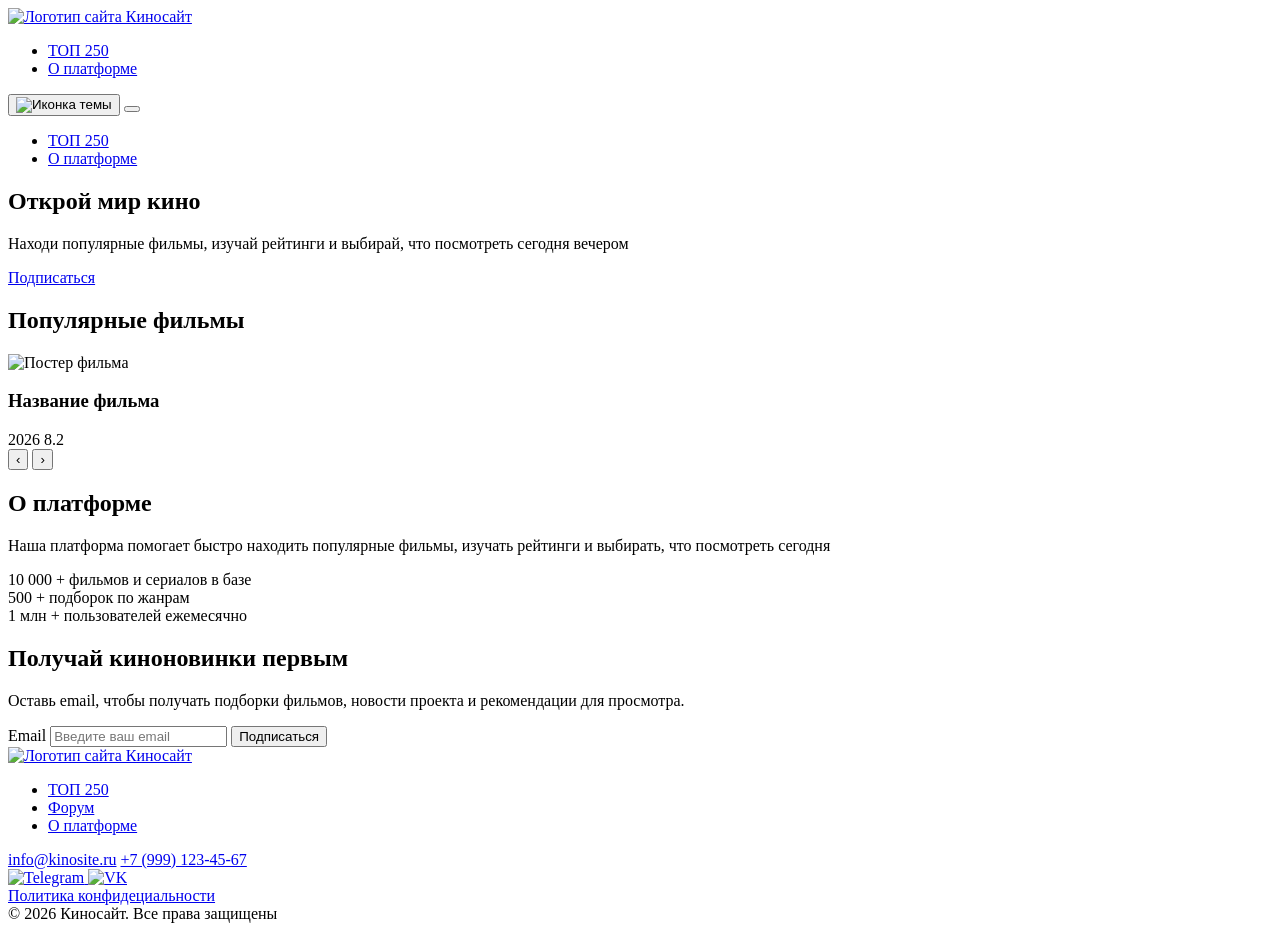
==== index.html @ 6a0918fe "Add files via upload" ====
<!DOCTYPE html>
<html lang="ru">

<head>
    <meta charset="UTF-8">
    <meta name="viewport" content="width=device-width, initial-scale=1.0">
    <title>Киносайт</title>
    <meta name="description"
        content="Киносайт — платформа для поиска популярных фильмов, рейтингов и рекомендаций для просмотра.">
    <meta name="keywords" content="кино, фильмы, топ 250, рейтинги">

    <meta property="og:title" content="Киносайт — популярные фильмы и рейтинги">
    <meta property="og:description" content="Находи популярные фильмы и выбирай кино для просмотра.">
    <meta property="og:image" content="assets/images/og-image.jpg">
    <meta property="og:type" content="website">
    <meta property="og:url" content="https://evelinastepanova.github.io/kinosite/">

    <link rel="manifest" href="manifest.json">
    <meta name="theme-color" content="#ffb300">

    <link rel="stylesheet" href="css/reset.css">
    <link rel="stylesheet" href="css/fonts.css">
    <link rel="stylesheet" href="css/style.css">
    <link rel="stylesheet" href="css/theme.css">
</head>

<body>
    <!-- Шапка сайта -->
    <header class="header" itemscope itemtype="https://schema.org/WPHeader">
        <div class="container header_container">
            <a class="header_logo" href="#">
                <img src="assets/images/logo.png" alt="Логотип сайта Киносайт" itemprop="logo">
            </a>
            <nav class="header_nav" itemscope itemtype="https://schema.org/SiteNavigationElement">
                <ul class="header_menu">
                    <li class="header_item" itemprop="name">
                        <a class="header_item-link" href="top250.html" itemprop="url">ТОП 250</a>
                    </li>
                    <li class="header_item" itemprop="name">
                        <a class="header_item-link" href="#about" itemprop="url">О платформе</a>
                    </li>
                </ul>
            </nav>
            <div class="header_actions">
                <button class="header_theme" aria-label="Переключить тему" type="button">
                    <img src="assets/images/tema.png" alt="Иконка темы">
                </button>

                <button class="header_burger" type="button">
                    <span class="header_burger-line"></span>
                    <span class="header_burger-line"></span>
                    <span class="header_burger-line"></span>
                </button>
            </div>
            <!-- Мобильное меню -->
            <nav class="header_mobile-menu">
                <ul class="header_mobile-list">
                    <li><a href="top250.html">ТОП 250</a></li>
                    <li><a href="#about">О платформе</a></li>
                </ul>
            </nav>
        </div>
    </header>
    <main class="main">
        <!-- Hero-блок -->
        <section class="hero">
            <div class="container hero_container">
                <div class="hero_content">
                    <h1 class="hero_title">Открой мир кино</h1>
                    <p class="hero_subtitle">Находи популярные фильмы, изучай рейтинги и выбирай, что посмотреть сегодня вечером</p>
                    <a class="hero_cta" href="#subcribe">Подписаться</a>
                </div>
            </div>
        </section>
        <!-- Блок с фильмами -->
        <section class="movies section">
            <div class="container movies_container">
                <h2 class="title movies_title">Популярные фильмы</h2>
                <div class="movies_list">
                    <!-- С помощью JS -->
                    <article class="movie_card">
                        <img class="movie_card-poster" src="" alt="Постер фильма">
                        <div class="movie_card-content">
                            <h3 class="movie_card-title">Название фильма</h3>
                            <div class="movie_card-bottom">
                                <span class="movie_card-year">2026</span>
                                <span class="movie_card-rating">8.2</span>
                            </div>
                        </div>
                    </article>
                </div>
                <!-- Пагинация -->
                 <div class="movies_pagination">
                    <button class="movies_pagination-button movies_pagination-prev"> 
                        &#8249;
                    </button>
                    <button class="movies_pagination-button movies_pagination-next">
                        &#8250;
                    </button>
                 </div>
            </div>
        </section>
        <!-- Блок о платформе -->
        <section class="about section" id="about">
            <div class="container about_container">
                <h2 class="title about_title">О платформе</h2>
                <p class="about_description">Наша платформа помогает быстро находить популярные фильмы, изучать рейтинги и выбирать, что посмотреть сегодня</p>
                <div class="about_stats">
                    <div class="about_stat">
                        <span class="about_stat-number">10 000 +</span>
                        <span class="about_stat-text">фильмов и сериалов в базе</span>
                    </div>
                    <div class="about_stat">
                        <span class="about_stat-number">500 +</span>
                        <span class="about_stat-text">подборок по жанрам</span>
                    </div>
                    <div class="about_stat">
                        <span class="about_stat-number">1 млн +</span>
                        <span class="about_stat-text">пользователей ежемесячно</span>
                    </div>
                </div>
            </div>
        </section>
        <!-- Блок подписки -->
        <section class="subcribe section" id="subcribe">
            <div class="container subcribe_container">
                <h2 class="title subcribe_title">Получай киноновинки первым</h2>
                <p class="subcribe_description">Оставь email, чтобы получать подборки фильмов, новости проекта и рекомендации для просмотра.</p>
                <form class="subcribe_form">
                    <label class="visuall-hidden" for="email">Email</label>
                    <input id="email" class="subcribe_form-email" type="email" name="email" placeholder="Введите ваш email" aria-label="Введите ваш email" required>
                    <button class="subcribe_form-button" type="submit">Подписаться</button>
                </form>
            </div>
        </section>
    </main>
    <footer class="footer" itemscope itemtype="https://schema.org/WPFooter">
        <div class="footer_top">
            <div class="container footer_top-container">
                <div class="footer_left">
                    <a class="footer_logo" href="#">
                        <img src="assets/images/logo.png" alt="Логотип сайта Киносайт">
                    </a>
                </div>
                <div class="footer_center">
                    <nav class="footer_nav">
                        <ul class="footer_menu">
                            <li class="footer_item" itemprop="name">
                                <a class="footer_link" href="top250.html" itemprop="url">ТОП 250</a>
                            </li>
                            <li class="footer_item" itemprop="name">
                                <a class="footer_link" href="#" itemprop="url">Форум</a>
                            </li>
                            <li class="footer_item" itemprop="name">
                                <a class="footer_link" href="#about" itemprop="url">О платформе</a>
                            </li>
                        </ul>
                    </nav>
                </div>
                <div class="footer_right">
                    <a class="footer_contact" href="mailto:info@kinosite.ru">info@kinosite.ru</a>
                    <a class="footer_contact" href="tel:+79991234567">+7 (999) 123-45-67</a>
                    <div class="footer_social">
                        <a class="footer_social-link" href="#">
                            <img src="assets/icons/tg.jpg" alt="Telegram">
                        </a>
                        <a class="footer_social-link" href="#">
                            <img src="assets/icons/VK.com-logo.svg" alt="VK">
                        </a>
                    </div>
                </div>
            </div>
        </div>
        <div class="footer_bottom">
            <div class="container footer_bottom_container">
                <a class="footer_policy-link" href="#">Политика конфидециальности</a>
                <div class="footer_copy">
                    © 2026 Киносайт. Все права защищены
                </div>
            </div>
        </div>
    </footer>
    <script src="js/script.js"></script>
    <script src="js/theme.js"></script>
</body>

</html>
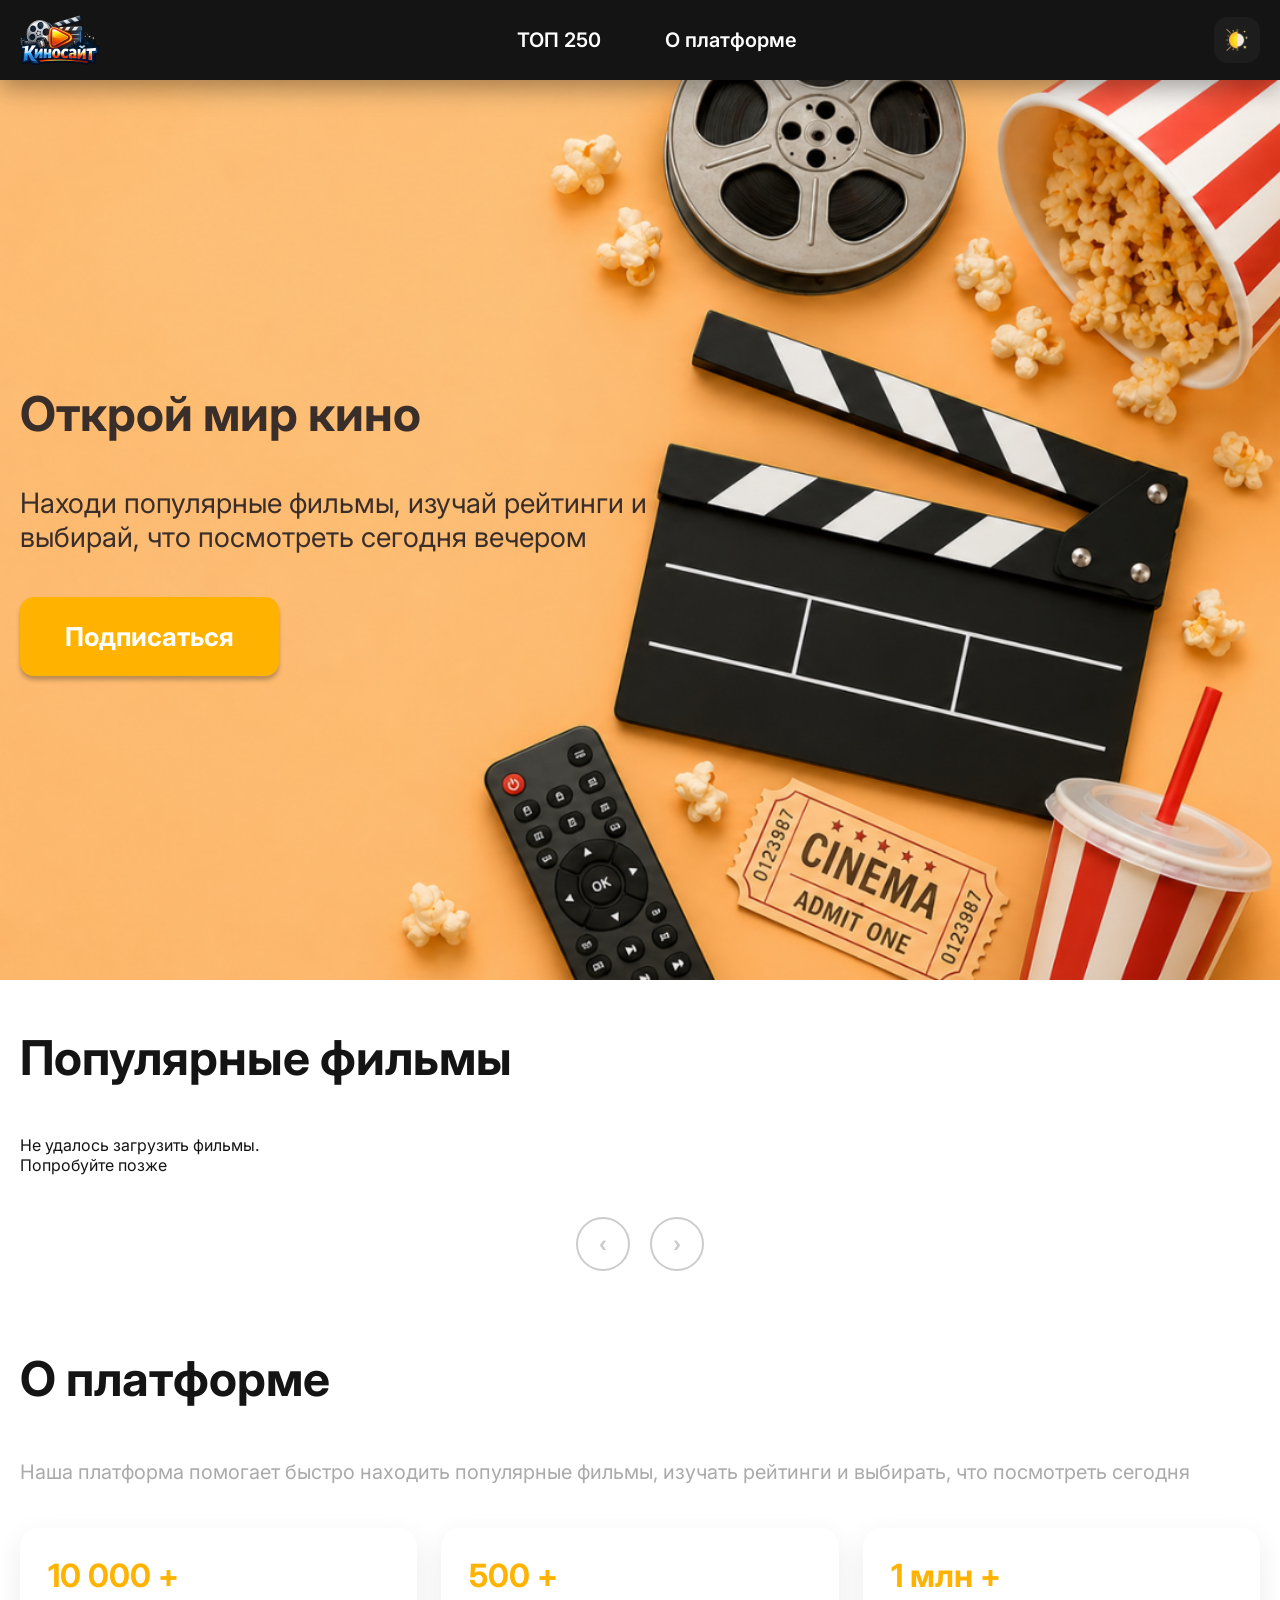
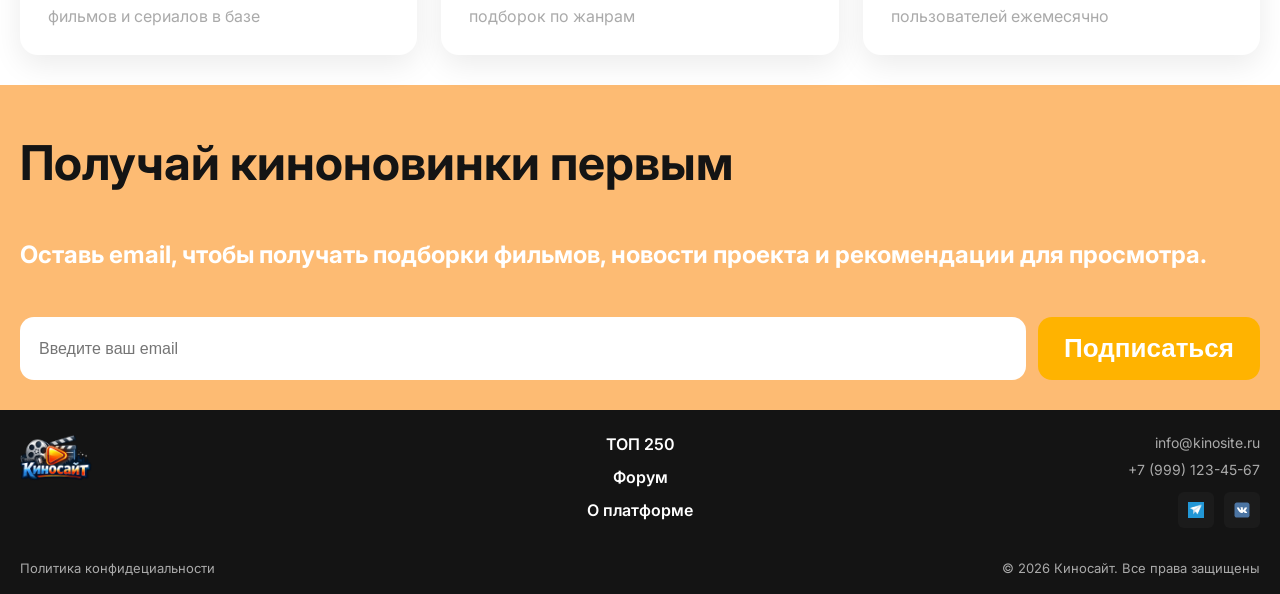
==== commit 6eb09d27: "Add files via upload" ====
--- a/index.html
+++ b/index.html
@@ -11,9 +11,9 @@
 
     <meta property="og:title" content="Киносайт — популярные фильмы и рейтинги">
     <meta property="og:description" content="Находи популярные фильмы и выбирай кино для просмотра.">
-    <meta property="og:image" content="assets/images/og-image.jpg">
+    <meta property="og:image" content="https://evelinastepanova.github.io/sitekinoo/assets/images/og-image.jpg">
     <meta property="og:type" content="website">
-    <meta property="og:url" content="https://evelinastepanova.github.io/kinosite/">
+    <meta property="og:url" content="https://evelinastepanova.github.io/sitekinoo/">
 
     <link rel="manifest" href="manifest.json">
     <meta name="theme-color" content="#ffb300">
--- a/css/fonts.css
+++ b/css/fonts.css
@@ -0,0 +1,4 @@
+@font-face {
+    font-family: "Inter";
+    src: url("../assets/fonts/Inter-VariableFont_opsz\,wght.ttf");
+}
--- a/css/style.css
+++ b/css/style.css
@@ -0,0 +1,844 @@
+:root {
+    /* цвет шапки и футера */
+    --color-dark: #141414;
+    /* цвет фона */
+    --color-light: #fff;
+    /* фон для hero-блока */
+    --color-hero-bg: #FDBB73;
+
+    /* акцент */
+    --color-accent: #FFB300;
+    /* не активная кнопка */
+    --color-disabled: #ccc;
+
+    /* белый текст */
+    --color-text-light: #fff;
+    /* приглущенный цвет */
+    --color-text-muted: #aaa;
+    /* черный текст */
+    --color-text: #141414;
+    /* цвет текста в hero */
+    --color-hero-text: #3A2E2A;
+    --color-heder-text: #fff;
+
+    /* тень для шапки */
+    --shadow-header: 0 8px 24px rgba(0, 0, 0, 0.35);
+    /* тень для выпадающего меню */
+    --shadow-dropdown: 0 10px 30px rgba(0, 0, 0, 0.5);
+    /* тень для кнопки в hero */
+    --shadow-hero-button: 0 4px 4px rgba(0, 0, 0, 0.25);
+    /* тень для карточки */
+    --shadow-card: 0 10px 30px rgba(0, 0, 0, 0.08);
+    /* тень карточки при наведении */
+    --shadow-card-hover: 0 14px 36px rgba(0, 0, 0, 0.14);
+
+}
+
+html,
+body {
+    height: 100%;
+}
+
+body {
+    font-family: "Inter", Arial, sans-serif;
+    background: var(--color-light);
+    color: var(--color-text);
+    display: flex;
+    flex-direction: column;
+    min-height: 100vh;
+}
+
+.container {
+    width: 100%;
+    max-width: 1440px;
+    margin: 0 auto;
+    padding: 0 20px;
+}
+
+/* header */
+.header {
+    position: sticky;
+    top: 0;
+    z-index: 1000;
+    background: var(--color-dark);
+    box-shadow: var(--shadow-header);
+}
+
+.header_container {
+    min-height: 80px;
+    padding-top: 14px;
+    padding-bottom: 14px;
+    display: flex;
+    align-items: center;
+    justify-content: space-between;
+    gap: 24px;
+    position: relative;
+}
+
+.header_logo {
+    display: inline-flex;
+    align-items: center;
+    flex-shrink: 0;
+    transition: transoform 0.3s ease;
+}
+
+.header_logo:hover {
+    transform: scale(1.03);
+}
+
+.header_logo img {
+    width: 80px;
+    height: auto;
+    object-fit: contain;
+}
+
+.header_nav {
+    flex-grow: 1;
+    display: flex;
+    justify-content: center;
+}
+
+.header_menu {
+    display: flex;
+    align-items: center;
+    gap: 28px;
+}
+
+.header_item-link {
+    color: var(--color-heder-text);
+    display: inline-flex;
+    align-items: center;
+    justify-content: center;
+    padding: 12px 18px;
+    font-size: 20px;
+    font-weight: 600;
+    transition: color 0.3s ease, transform 0.3s ease;
+}
+
+.header_item-link:hover {
+    color: var(--color-accent);
+    transform: translateY(-2px);
+}
+
+.header_actions {
+    display: flex;
+    align-items: center;
+    gap: 12px;
+    flex-shrink: 0;
+}
+
+.header_theme,
+.header_burger {
+    width: 46px;
+    height: 46px;
+    border: 1px solid transparent;
+    border-radius: 14px;
+    background: rgba(255, 255, 255, 0.04);
+    display: inline-flex;
+    align-items: center;
+    justify-content: center;
+    cursor: pointer;
+    transition: border-color 0.3s ease, transform 0.3s ease;
+}
+
+.header_theme:hover,
+.header_burger:hover {
+    border-color: rgba(255, 179, 0, 0.4);
+    transform: translateY(-2px);
+}
+
+.header_theme img {
+    width: 22px;
+    height: 22px;
+    object-fit: contain;
+}
+
+.header_burger {
+    display: none;
+    flex-direction: column;
+    gap: 4px;
+}
+
+.header_burger-line {
+    width: 20px;
+    height: 2px;
+    background: var(--color-accent);
+    display: block;
+}
+
+.header_mobile-menu {
+    position: absolute;
+    top: 100%;
+    right: 20px;
+    min-height: 200px;
+    padding: 16px;
+    border-radius: 12px;
+    background: var(--color-dark);
+    box-shadow: var(--shadow-dropdown);
+    opacity: 0;
+    pointer-events: none;
+    transform: translateY(-10px);
+    transition: 0.3s ease;
+}
+
+.header_mobile-menu.active {
+    opacity: 1;
+    pointer-events: auto;
+    transform: translateY(0);
+}
+
+.header_mobile-list {
+    display: flex;
+    flex-direction: column;
+    gap: 14px;
+}
+
+.header_mobile-list a {
+    color: var(--color-text-light);
+    font-size: 16px;
+    font-weight: 600;
+    transition: 0.3s ease;
+}
+
+.header_mobile-list a:hover {
+    color: var(--color-accent);
+}
+
+/* Основная часть */
+.main {
+    flex: 1;
+    background: var(--color-light);
+    color: var(--color-dark);
+}
+
+/* Hero-блок */
+.hero {
+    background: url("../assets/images/hero.png");
+    background-position: right center;
+    background-size: cover;
+    background-repeat: no-repeat;
+    background-color: var(--color-hero-bg);
+    min-height: 100vh;
+    display: flex;
+    align-items: center;
+}
+
+.hero_container {
+    display: flex;
+    align-items: center;
+}
+
+.hero_content {
+    max-width: 693px;
+    display: flex;
+    flex-direction: column;
+    gap: 43px;
+}
+
+.hero_title {
+    font-size: 48px;
+    font-weight: 700;
+    color: var(--color-hero-text);
+}
+
+.hero_subtitle {
+    font-size: 28px;
+    line-height: 34px;
+    color: var(--color-hero-text);
+}
+
+.hero_cta {
+    align-self: flex-start;
+    display: inline-flex;
+    align-items: center;
+    justify-content: center;
+    padding: 24px 45px;
+    border-radius: 14px;
+    background-color: var(--color-accent);
+    color: var(--color-text-light);
+    font-size: 26px;
+    font-weight: 700;
+    box-shadow: var(--shadow-hero-button);
+    transition: all 0.3s ease;
+}
+
+.hero_cta:hover {
+    transform: translateY(-2px);
+    opacity: 0.9;
+}
+
+.section {
+    padding-top: 48px;
+    padding-bottom: 30px;
+}
+
+.title {
+    font-size: 48px;
+    padding-bottom: 48px;
+    font-weight: 700;
+    color: var(--color-text);
+}
+
+/* Movies */
+.movies_list {
+    display: grid;
+    grid-template-columns: repeat(4, 1fr);
+    gap: 28px;
+}
+
+.movie_card {
+    display: flex;
+    flex-direction: column;
+    background: var(--color-light);
+    border-radius: 18px;
+    overflow: hidden;
+    box-shadow: var(--shadow-card);
+    transition: transform 0.3s ease, box-shadow 0.3s ease;
+}
+
+.movie_card:hover {
+    transform: translateY(-6px);
+    box-shadow: var(--shadow-card-hover);
+}
+
+.movie_card-poster {
+    width: 100%;
+    height: 360px;
+    object-fit: cover;
+}
+
+.movie_card-content {
+    display: flex;
+    flex-direction: column;
+    flex: 1;
+    gap: 12px;
+    padding: 18px;
+}
+
+.movie_card-title {
+    min-height: 48px;
+    font-size: 20px;
+    font-weight: 700;
+}
+
+.movie_card-bottom {
+    display: flex;
+    justify-content: space-between;
+    align-items: center;
+    margin-top: auto;
+}
+
+.movie_card-year {
+    font-size: 16px;
+    color: var(--color-text-muted);
+}
+
+.movie_card-rating {
+    font-weight: 700;
+    padding: 6px 10px;
+    background: var(--color-accent);
+    color: var(--color-text);
+    border-radius: 10px;
+}
+
+/* стили для кнопки подробнее */
+.movie_card-button {
+    display: inline-block;
+    text-align: center;
+    margin-top: 16px;
+    padding: 10px 16px;
+    border-radius: 12px;
+    background: transparent;
+    border: 2px solid var(--color-accent);
+    color: var(--color-accent);
+    font-size: 15px;
+    font-weight: 600;
+    transition: all 0.3s ease;
+}
+
+.movie_card-button:hover {
+    background: var(--color-accent);
+    color: var(--color-text);
+}
+
+.movies_pagination {
+    display: flex;
+    justify-content: center;
+    gap: 20px;
+    margin-top: 42px;
+}
+
+.movies_pagination-button {
+    width: 54px;
+    height: 54px;
+    border: 2px solid var(--color-accent);
+    border-radius: 50%;
+    background: transparent;
+    color: var(--color-accent);
+    display: flex;
+    align-items: center;
+    justify-content: center;
+    font-size: 24px;
+    font-weight: 700;
+    cursor: pointer;
+    transition: all 0.3s ease;
+}
+
+.movies_pagination-button:hover {
+    background: var(--color-accent);
+    color: var(--color-text);
+    transform: translateY(-2px);
+}
+
+.movies_pagination-button:disabled {
+    color: var(--color-disabled);
+    border-color: var(--color-disabled);
+    cursor: not-allowed;
+    transform: none;
+}
+
+/* Блок о платформе */
+.about {
+    background: var(--color-light);
+}
+
+.about_description {
+    /* max-width: 700px; */
+    margin-bottom: 40px;
+    font-size: 20px;
+    line-height: 1.6;
+    color: var(--color-text-muted);
+}
+
+.about_stats {
+    display: grid;
+    grid-template-columns: repeat(3, 1fr);
+    gap: 24px;
+}
+
+.about_stat {
+    padding: 28px;
+    border-radius: 18px;
+    background: var(--color-light);
+    box-shadow: var(--shadow-card);
+    display: flex;
+    flex-direction: column;
+    gap: 10px;
+    transition: transform 0.3s ease, box-shadow 0.3s ease;
+}
+
+.about_stat:hover {
+    transform: translateY(-4px);
+    box-shadow: var(--shadow-card-hover);
+}
+
+.about_stat-number {
+    font-size: 32px;
+    font-weight: 700;
+    color: var(--color-accent);
+}
+
+.about_stat-text {
+    font-size: 16px;
+    color: var(--color-text-muted);
+    line-height: 1.4;
+}
+
+/* Блок подписки subcribe */
+.subcribe {
+    background: var(--color-hero-bg);
+}
+
+.subcribe_container {
+    display: flex;
+    flex-direction: column;
+}
+
+.subcribe_description {
+    margin-bottom: 48px;
+    font-size: 24px;
+    font-weight: 700;
+    color: var(--color-text-light);
+}
+
+.subcribe_form {
+    width: 100%;
+    display: flex;
+    gap: 12px;
+}
+
+.subcribe_form-email {
+    flex: 1;
+    padding: 16px 18px;
+    border: 1px solid transparent;
+    border-radius: 14px;
+    background: var(--color-text-light);
+    color: var(--color-text);
+    font-size: 16px;
+    outline: none;
+    transition: border-color 0.3s ease;
+}
+
+.subcribe_form-email:focus {
+    border-color: var(--color-accent);
+}
+
+.subcribe_form-button {
+    padding: 16px 26px;
+    border: none;
+    border-radius: 14px;
+    background: var(--color-accent);
+    color: var(--color-text-light);
+    font-size: 26px;
+    font-weight: 700;
+    cursor: pointer;
+    transition: all 0.3 ease;
+}
+
+.subcribe_form-button:hover {
+    transform: translateY(-2px);
+    opacity: 0.9;
+}
+
+.visuall-hidden {
+    position: absolute;
+    width: 1px;
+    height: 1px;
+    margin: -1px;
+    padding: 0;
+    overflow: hidden;
+    clip: rect(0 0 0 0);
+    white-space: nowrap;
+    border: 0;
+}
+
+/* Footer */
+.footer {
+    background: var(--color-dark);
+    color: var(--color-text-light);
+    padding-top: 24px;
+}
+
+.footer_top {
+    padding-bottom: 18px;
+}
+
+.footer_top-container {
+    display: grid;
+    grid-template-columns: 1fr auto 1fr;
+    align-items: start;
+    gap: 40px;
+}
+
+.footer_left {
+    display: flex;
+    align-items: flex-start;
+}
+
+.footer_logo {
+    display: inline-flex;
+    align-items: center;
+}
+
+.footer_logo img {
+    width: 72px;
+    height: auto;
+}
+
+.footer_center {
+    display: flex;
+    justify-content: center;
+}
+
+.footer_menu {
+    display: flex;
+    flex-direction: column;
+    align-items: center;
+    gap: 13px;
+}
+
+.footer_link {
+    font-size: 16px;
+    font-weight: 600;
+    color: var(--color-heder-text);
+    transition: color 0.3s ease;
+}
+
+.footer_link:hover {
+    color: var(--color-accent);
+}
+
+.footer_right {
+    display: flex;
+    flex-direction: column;
+    align-items: flex-end;
+    gap: 10px;
+}
+
+.footer_contact {
+    color: var(--color-text-muted);
+    font-size: 14px;
+    transition: color 0.3s ease;
+}
+
+.footer_contact:hover {
+    color: var(--color-accent);
+}
+
+.footer_social {
+    display: flex;
+    gap: 10px;
+    margin-top: 4px;
+}
+
+.footer_social-link {
+    width: 36px;
+    height: 36px;
+    border: 1px solid transparent;
+    border-radius: 6px;
+    background: #1b1b1b;
+    display: flex;
+    align-items: center;
+    justify-content: center;
+    transition: border-color 0.3s ease, transform 0.3s ease;
+}
+
+.footer_social-link:hover {
+    border-color: rgba(255, 179, 0, 0.4);
+    transform: translateY(-2px);
+}
+
+.footer_social-link img {
+    width: 16px;
+    height: 16px;
+    object-fit: contain;
+}
+
+.footer_bottom {
+    padding: 14px 0 18px;
+}
+
+.footer_bottom_container {
+    display: flex;
+    justify-content: space-between;
+    align-items: center;
+    gap: 20px;
+}
+
+.footer_policy-link,
+.footer_copy {
+    color: var(--color-text-muted);
+    font-size: 13px;
+}
+
+.footer_policy-link {
+    transition: color 0.3s ease;
+}
+
+.footer_policy-link:hover {
+    color: var(--color-accent);
+}
+
+.footer_copy {
+    text-align: right;
+}
+
+/* Адаптив */
+/* ширина 992px и меньше */
+@media (max-width: 992px) {
+    .header_logo img {
+        width: 70px;
+    }
+
+    .header_menu {
+        gap: 10px;
+    }
+
+    .header_item-link {
+        padding: 10px 14px;
+        font-size: 15px;
+    }
+
+    /* Добавь это */
+    .hero {
+        /* Уменьшаем минимальную высоту блока.*/
+        min-height: 700px;
+        /* Смещаем фоновую картинку вправо.*/
+        background-position: center right;
+    }
+
+    /* Находим блок с текстом внутри Hero. */
+    .hero_content {
+        /* Ограничиваем максимальную ширину текста. */
+        max-width: 560px;
+        /* Уменьшаем расстояние между элементами. */
+        gap: 30px;
+    }
+    /* Находим все основные заголовки разделов сайта. */
+    .title {
+        /* Немного уменьшаем размер шрифта. */
+        font-size: 40px;
+        /* Уменьшаем нижний отступ после заголовка. */
+        padding-bottom: 36px;
+    }
+    /* Находим список карточек фильмов. */
+    .movies_list {
+        /* Вместо четырех карточек теперь показываем две.
+           Карточки становятся шире и лучше выглядят на планшете. */
+        grid-template-columns: repeat(2, 1fr);
+    }
+    /* Находим блок со статистикой платформы. */
+    .about_stats {
+        /* Вместо трех колонок располагаем карточки друг под другом. */
+        grid-template-columns: 1fr;
+    }
+    /* Находим кнопку подписки. */
+    .subcribe_form-button {
+        /* Немного уменьшаем размер текста внутри кнопки. */
+        font-size: 22px;
+    }
+}
+
+/* 768px и меньше */
+@media (max-width: 768px) {
+    .header_container {
+        min-height: 72px;
+    }
+
+    .header_nav {
+        display: none;
+    }
+
+    .header_burger {
+        display: inline-flex;
+    }
+
+    .header_logo img {
+        width: 64px;
+    }
+    /* Добавь это */
+     .hero {
+        /* Еще немного уменьшаем его высоту. */
+        min-height: 620px;
+        /* Размещаем фоновое изображение по центру, чтобы оно красиво смотрелось на узком экране. */
+        background-position: center;
+    }
+
+    /* Находим блок с заголовком, описанием и кнопкой. */
+    .hero_content {
+        /* Ограничиваем ширину текстового блока, чтобы строки были удобными для чтения. */
+        max-width: 520px;
+    }
+    /* Находим главный заголовок Hero-блока. */
+    .hero_title {
+        /* Уменьшаем размер текста. */
+        font-size: 38px;
+    }
+    /* Находим описание Hero-блока. */
+    .hero_subtitle {
+        /* Уменьшаем размер текста. */
+        font-size: 22px;
+    }
+
+    /* Находим кнопку Hero-блока. */
+    .hero_cta {
+        /* Немного уменьшаем внутренние отступы. */
+        padding: 18px 34px;
+        /* Уменьшаем размер текста внутри кнопки. */
+        font-size: 22px;
+    }
+    /* Находим все секции сайта. */
+    .section {
+        /* Немного уменьшаем верхний отступ. */
+        padding-top: 40px;
+        /* Немного уменьшаем нижний отступ. */
+        padding-bottom: 28px;
+    }
+    /* Находим все основные заголовки разделов. */
+    .title {
+        /* Уменьшаем размер шрифта. */
+        font-size: 34px;
+        /* Уменьшаем нижний отступ после заголовка. */
+        padding-bottom: 30px;
+        /* Выравниваем заголовки по центру. */
+        text-align: center;
+    }
+    /* Находим список карточек фильмов. */
+    .movies_list {
+        /* Уменьшаем расстояние между карточками. */
+        gap: 20px;
+    }
+    /* Находим постер фильма. */
+    .movie_card-poster {
+        /* Немного уменьшаем его высоту. */
+        height: 320px;
+    }
+    /* Находим описание блока "О платформе". */
+    .about_description {
+        /* Выравниваем текст по центру. */
+        text-align: center;
+        /* Немного уменьшаем размер текста. */
+        font-size: 18px;
+    }
+    /* Находим описание блока подписки. */
+    .subcribe_description {
+        /* Выравниваем текст по центру. */
+        text-align: center;
+        /* Немного уменьшаем размер шрифта. */
+        font-size: 20px;
+    }
+    /* Находим форму подписки. */
+    .subcribe_form {
+        /* Меняем направление Flexbox. */
+        flex-direction: column;
+    }
+    /* Находим кнопку подписки. */
+    .subcribe_form-button {
+        /* Растягиваем кнопку на всю ширину формы. */
+        width: 100%;
+    }
+
+    .footer_top-container {
+        grid-template-columns: 1fr;
+        justify-content: center;
+        align-items: center;
+        text-align: center;
+        gap: 24px;
+    }
+
+    .footer_left,
+    .footer_center,
+    .footer_right {
+        justify-content: center;
+        align-items: center;
+    }
+
+    .footer_bottom_container {
+        flex-direction: column;
+    }
+
+    .footer_copy {
+        text-align: center;
+    }
+}
+
+/* 480px и меньше */
+@media (max-width: 480px) {
+    .header_container {
+        min-height: 70px;
+        padding-bottom: 10px;
+        padding-top: 10px;
+        gap: 12px;
+    }
+
+    .header_logo img {
+        width: 56px;
+    }
+
+    .header_theme,
+    .header_burger {
+        width: 40px;
+        height: 40px;
+        border-radius: 12px;
+    }
+}
--- a/css/theme.css
+++ b/css/theme.css
@@ -0,0 +1,11 @@
+/* ================= ТЁМНАЯ ТЕМА ================= */
+
+body.dark-theme {
+    /* цвет шапки и футера */
+    --color-dark: #ffffff;
+    /* цвет фона */
+    --color-light: #141414;
+    /* черный текст */
+    --color-text: #fff;
+    --color-heder-text: #141414;
+}
